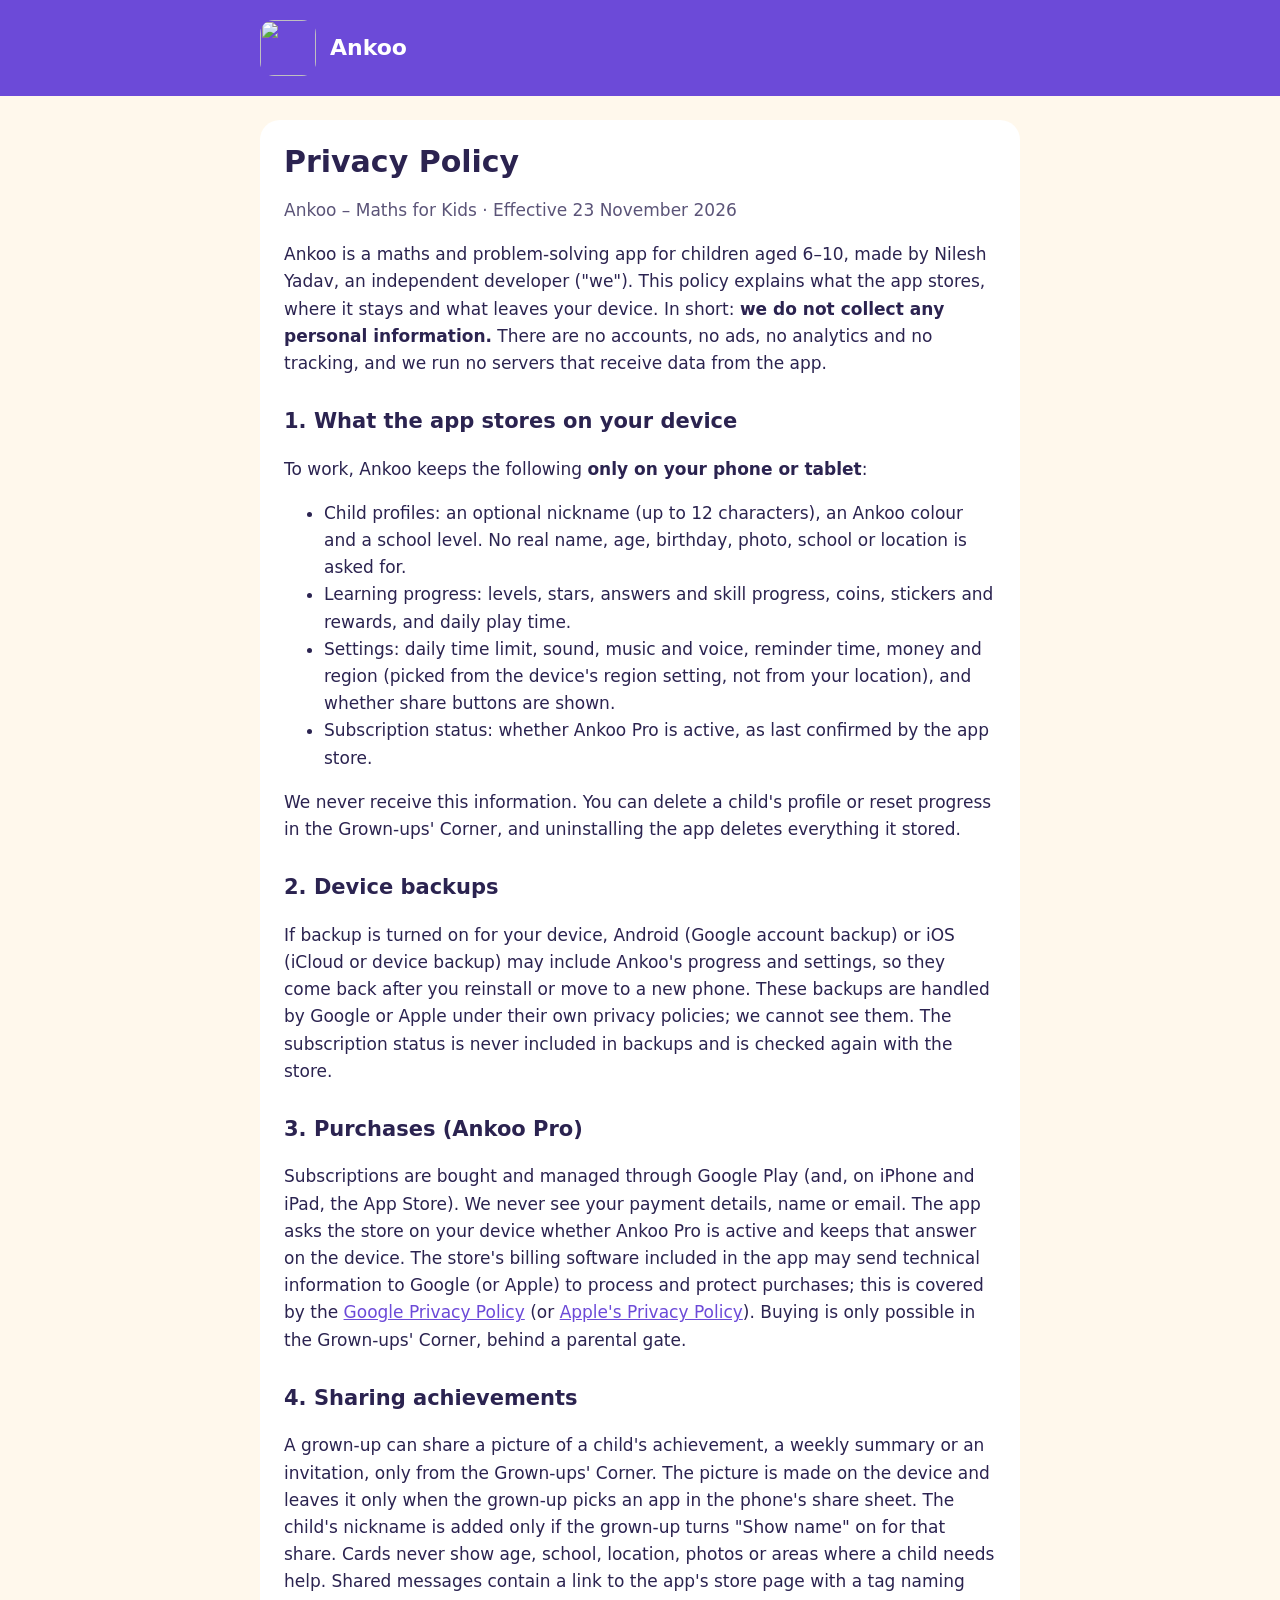
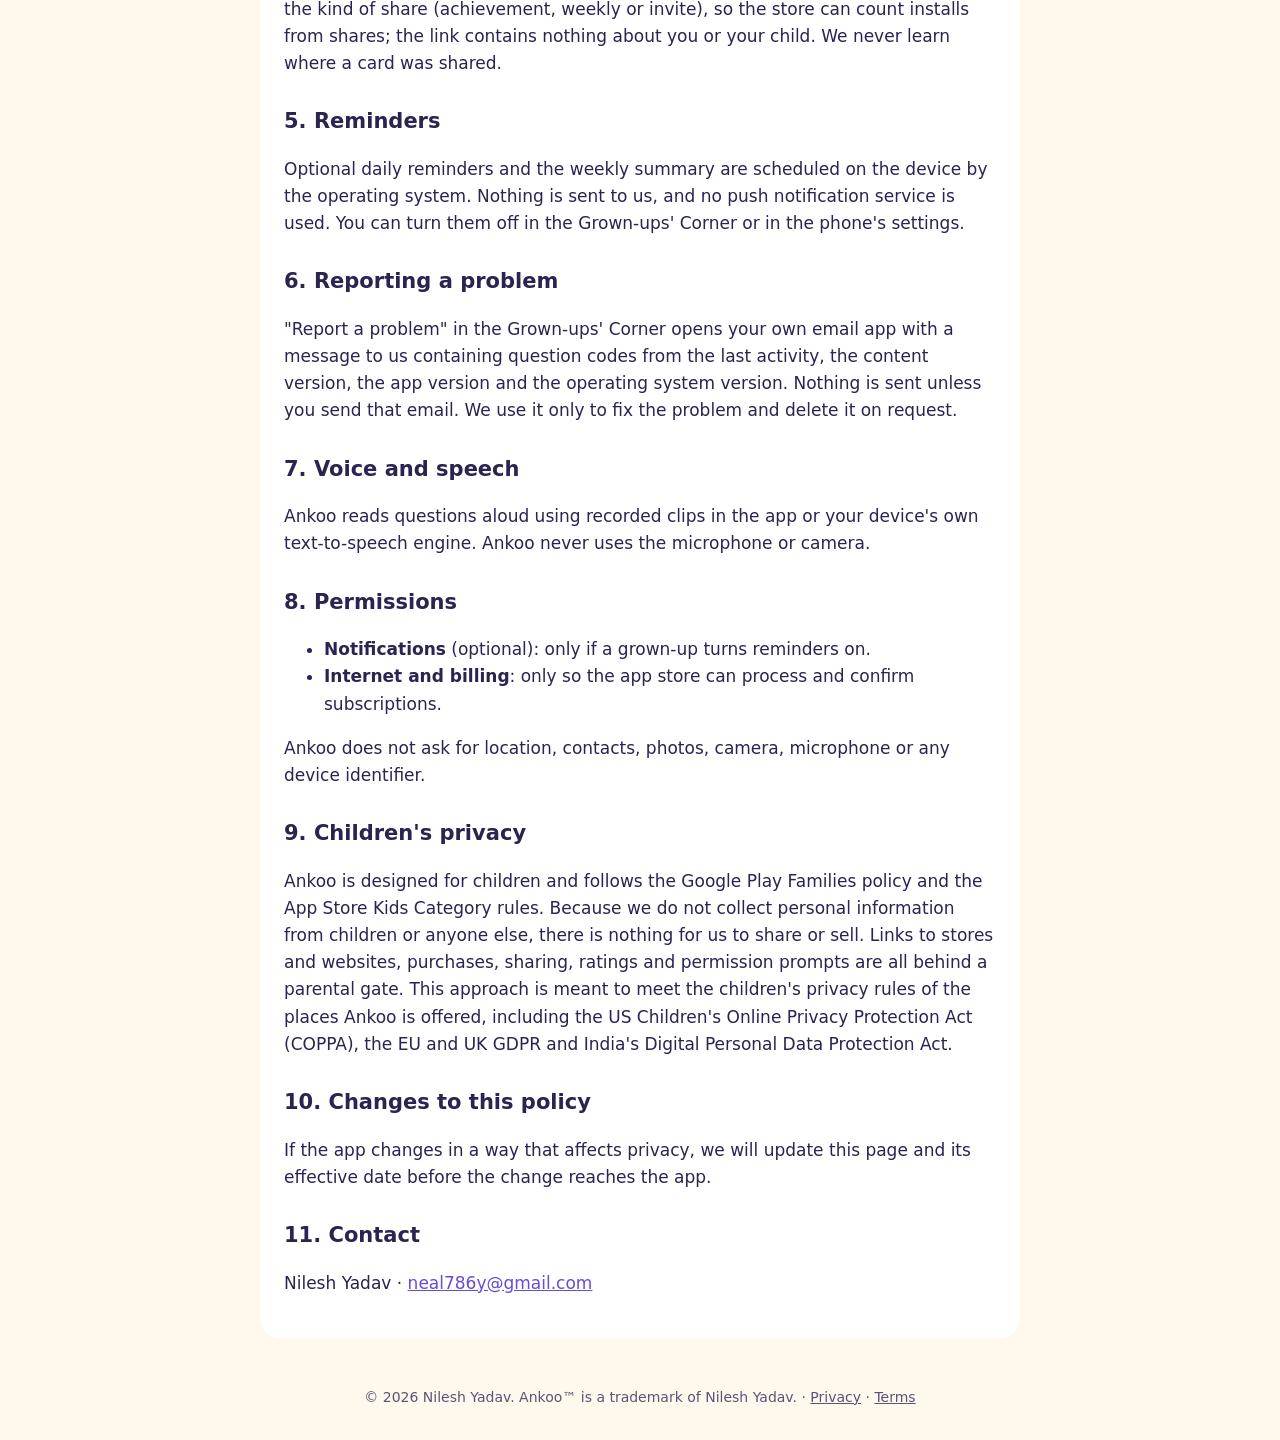
==== privacy.html @ 7ae76b33 "Ankoo website: landing page, privacy policy, terms of use Co-Authored-By: Claude Opus 5.5 <noreply@a" ====
<!doctype html>
<html lang="en">
<head>
<meta charset="utf-8">
<meta name="viewport" content="width=device-width, initial-scale=1">
<title>Privacy Policy · Ankoo</title>
<meta name="description" content="Privacy policy of Ankoo – Maths for Kids: no accounts, no ads, no tracking; everything stays on your device.">
<link rel="icon" href="icon.png">
<link rel="stylesheet" href="style.css">
</head>
<body>
<header><div class="wrap"><img src="icon.png" alt=""><a href="./">Ankoo</a></div></header>
<main><div class="wrap">
<h1>Privacy Policy</h1>
<p class="soft">Ankoo – Maths for Kids · Effective 23 November 2026</p>

<p>Ankoo is a maths and problem-solving app for children aged 6–10, made by Nilesh Yadav, an independent developer ("we"). This policy explains what the app stores, where it stays and what leaves your device. In short: <strong>we do not collect any personal information.</strong> There are no accounts, no ads, no analytics and no tracking, and we run no servers that receive data from the app.</p>

<h2>1. What the app stores on your device</h2>
<p>To work, Ankoo keeps the following <strong>only on your phone or tablet</strong>:</p>
<ul>
<li>Child profiles: an optional nickname (up to 12 characters), an Ankoo colour and a school level. No real name, age, birthday, photo, school or location is asked for.</li>
<li>Learning progress: levels, stars, answers and skill progress, coins, stickers and rewards, and daily play time.</li>
<li>Settings: daily time limit, sound, music and voice, reminder time, money and region (picked from the device's region setting, not from your location), and whether share buttons are shown.</li>
<li>Subscription status: whether Ankoo Pro is active, as last confirmed by the app store.</li>
</ul>
<p>We never receive this information. You can delete a child's profile or reset progress in the Grown-ups' Corner, and uninstalling the app deletes everything it stored.</p>

<h2>2. Device backups</h2>
<p>If backup is turned on for your device, Android (Google account backup) or iOS (iCloud or device backup) may include Ankoo's progress and settings, so they come back after you reinstall or move to a new phone. These backups are handled by Google or Apple under their own privacy policies; we cannot see them. The subscription status is never included in backups and is checked again with the store.</p>

<h2>3. Purchases (Ankoo Pro)</h2>
<p>Subscriptions are bought and managed through Google Play (and, on iPhone and iPad, the App Store). We never see your payment details, name or email. The app asks the store on your device whether Ankoo Pro is active and keeps that answer on the device. The store's billing software included in the app may send technical information to Google (or Apple) to process and protect purchases; this is covered by the <a href="https://policies.google.com/privacy">Google Privacy Policy</a> (or <a href="https://www.apple.com/legal/privacy/">Apple's Privacy Policy</a>). Buying is only possible in the Grown-ups' Corner, behind a parental gate.</p>

<h2>4. Sharing achievements</h2>
<p>A grown-up can share a picture of a child's achievement, a weekly summary or an invitation, only from the Grown-ups' Corner. The picture is made on the device and leaves it only when the grown-up picks an app in the phone's share sheet. The child's nickname is added only if the grown-up turns "Show name" on for that share. Cards never show age, school, location, photos or areas where a child needs help. Shared messages contain a link to the app's store page with a tag naming the kind of share (achievement, weekly or invite), so the store can count installs from shares; the link contains nothing about you or your child. We never learn where a card was shared.</p>

<h2>5. Reminders</h2>
<p>Optional daily reminders and the weekly summary are scheduled on the device by the operating system. Nothing is sent to us, and no push notification service is used. You can turn them off in the Grown-ups' Corner or in the phone's settings.</p>

<h2>6. Reporting a problem</h2>
<p>"Report a problem" in the Grown-ups' Corner opens your own email app with a message to us containing question codes from the last activity, the content version, the app version and the operating system version. Nothing is sent unless you send that email. We use it only to fix the problem and delete it on request.</p>

<h2>7. Voice and speech</h2>
<p>Ankoo reads questions aloud using recorded clips in the app or your device's own text-to-speech engine. Ankoo never uses the microphone or camera.</p>

<h2>8. Permissions</h2>
<ul>
<li><strong>Notifications</strong> (optional): only if a grown-up turns reminders on.</li>
<li><strong>Internet and billing</strong>: only so the app store can process and confirm subscriptions.</li>
</ul>
<p>Ankoo does not ask for location, contacts, photos, camera, microphone or any device identifier.</p>

<h2>9. Children's privacy</h2>
<p>Ankoo is designed for children and follows the Google Play Families policy and the App Store Kids Category rules. Because we do not collect personal information from children or anyone else, there is nothing for us to share or sell. Links to stores and websites, purchases, sharing, ratings and permission prompts are all behind a parental gate. This approach is meant to meet the children's privacy rules of the places Ankoo is offered, including the US Children's Online Privacy Protection Act (COPPA), the EU and UK GDPR and India's Digital Personal Data Protection Act.</p>

<h2>10. Changes to this policy</h2>
<p>If the app changes in a way that affects privacy, we will update this page and its effective date before the change reaches the app.</p>

<h2>11. Contact</h2>
<p>Nilesh Yadav · <a href="mailto:neal786y@gmail.com">neal786y@gmail.com</a></p>
</div></main>
<footer>© 2026 Nilesh Yadav. Ankoo™ is a trademark of Nilesh Yadav. · <a href="privacy.html">Privacy</a> · <a href="terms.html">Terms</a></footer>
</body>
</html>
---- style.css ----
:root { --grape:#6C4AD8; --ink:#2B2350; --soft:#5B5478; --cream:#FFF8EC; --sun:#FFC233; --card:#FFFFFF; }
@media (prefers-color-scheme: dark) {
  :root { --ink:#F3EEFF; --soft:#C9C2E6; --cream:#1C1733; --card:#28214A; --grape:#9C84F0; }
}
* { box-sizing: border-box; }
body { margin:0; background:var(--cream); color:var(--ink); font:17px/1.6 "Baloo 2", system-ui, -apple-system, "Segoe UI", Roboto, sans-serif; }
header { background:#6C4AD8; color:#fff; padding:20px 16px; }
header .wrap { display:flex; align-items:center; gap:14px; }
header img { width:56px; height:56px; border-radius:14px; }
header a { color:#fff; text-decoration:none; font-weight:800; font-size:22px; }
.wrap { max-width:760px; margin:0 auto; }
main { padding:24px 16px 48px; }
main .wrap { background:var(--card); border-radius:20px; padding:24px; }
h1 { font-size:30px; line-height:1.2; margin:0 0 8px; }
h2 { font-size:21px; margin:28px 0 6px; }
p, li { color:var(--ink); }
.soft { color:var(--soft); }
a { color:var(--grape); }
nav { margin-top:20px; display:flex; flex-wrap:wrap; gap:12px; }
nav a { background:var(--grape); color:#fff; padding:10px 16px; border-radius:999px; text-decoration:none; font-weight:700; }
footer { text-align:center; padding:0 16px 32px; color:var(--soft); font-size:14px; }
footer a { color:var(--soft); }
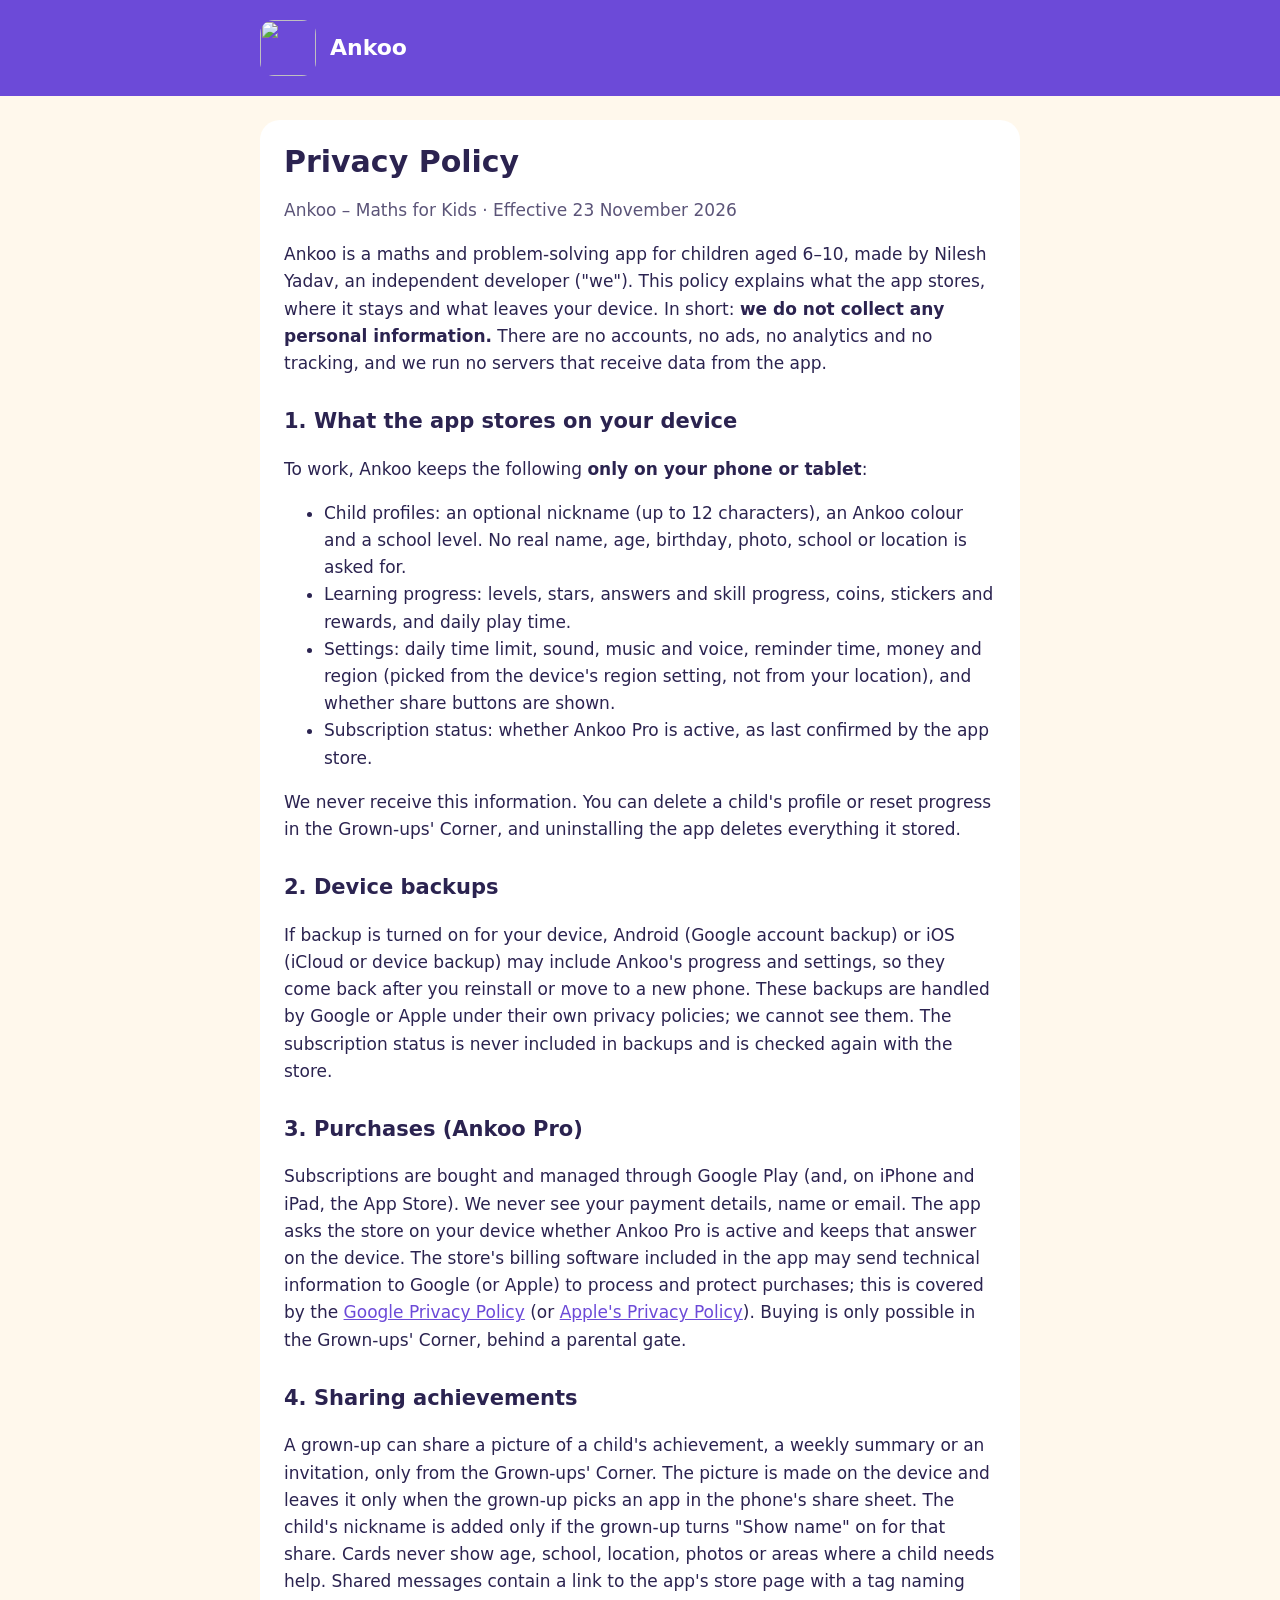
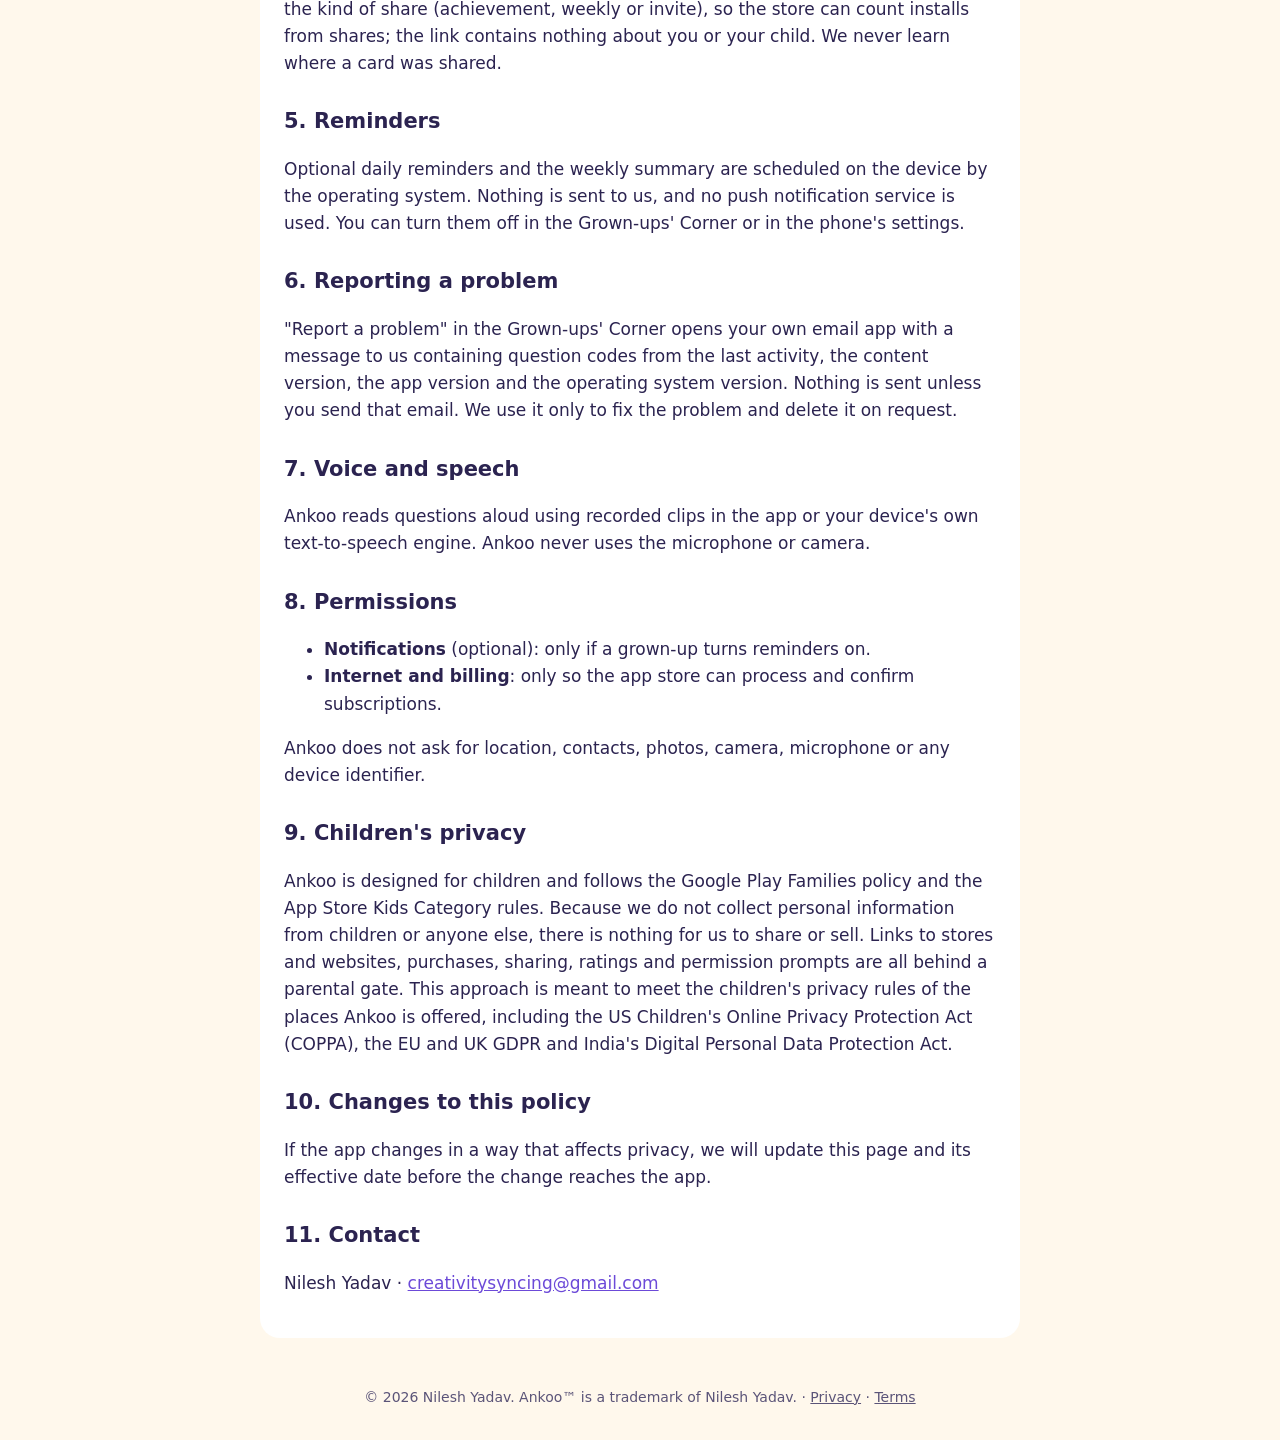
==== commit b3218fc5: "Contact email: creativitysyncing@gmail.com Co-Authored-By: Claude Opus 5.5 <noreply@anthropic.com>" ====
--- a/privacy.html
+++ b/privacy.html
@@ -58,7 +58,7 @@
 <p>If the app changes in a way that affects privacy, we will update this page and its effective date before the change reaches the app.</p>
 
 <h2>11. Contact</h2>
-<p>Nilesh Yadav · <a href="mailto:neal786y@gmail.com">neal786y@gmail.com</a></p>
+<p>Nilesh Yadav · <a href="mailto:creativitysyncing@gmail.com">creativitysyncing@gmail.com</a></p>
 </div></main>
 <footer>© 2026 Nilesh Yadav. Ankoo™ is a trademark of Nilesh Yadav. · <a href="privacy.html">Privacy</a> · <a href="terms.html">Terms</a></footer>
 </body>
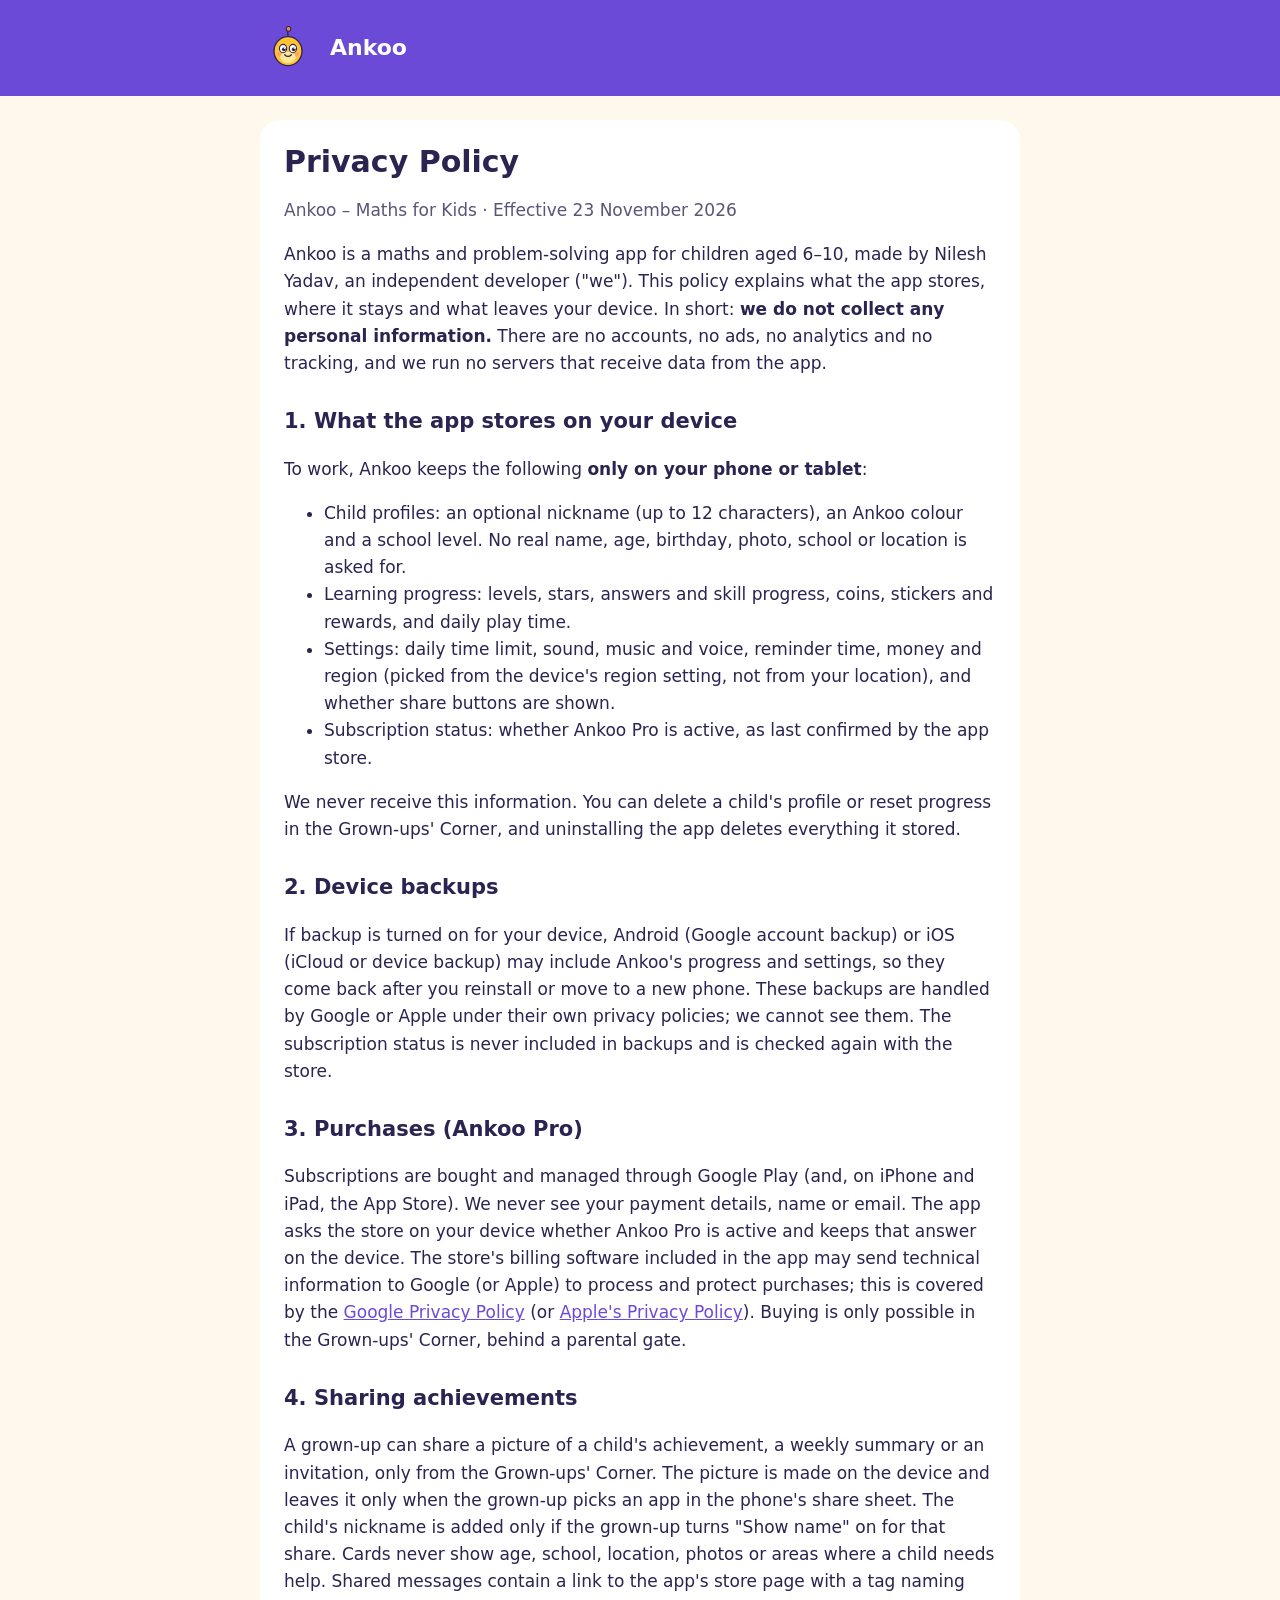
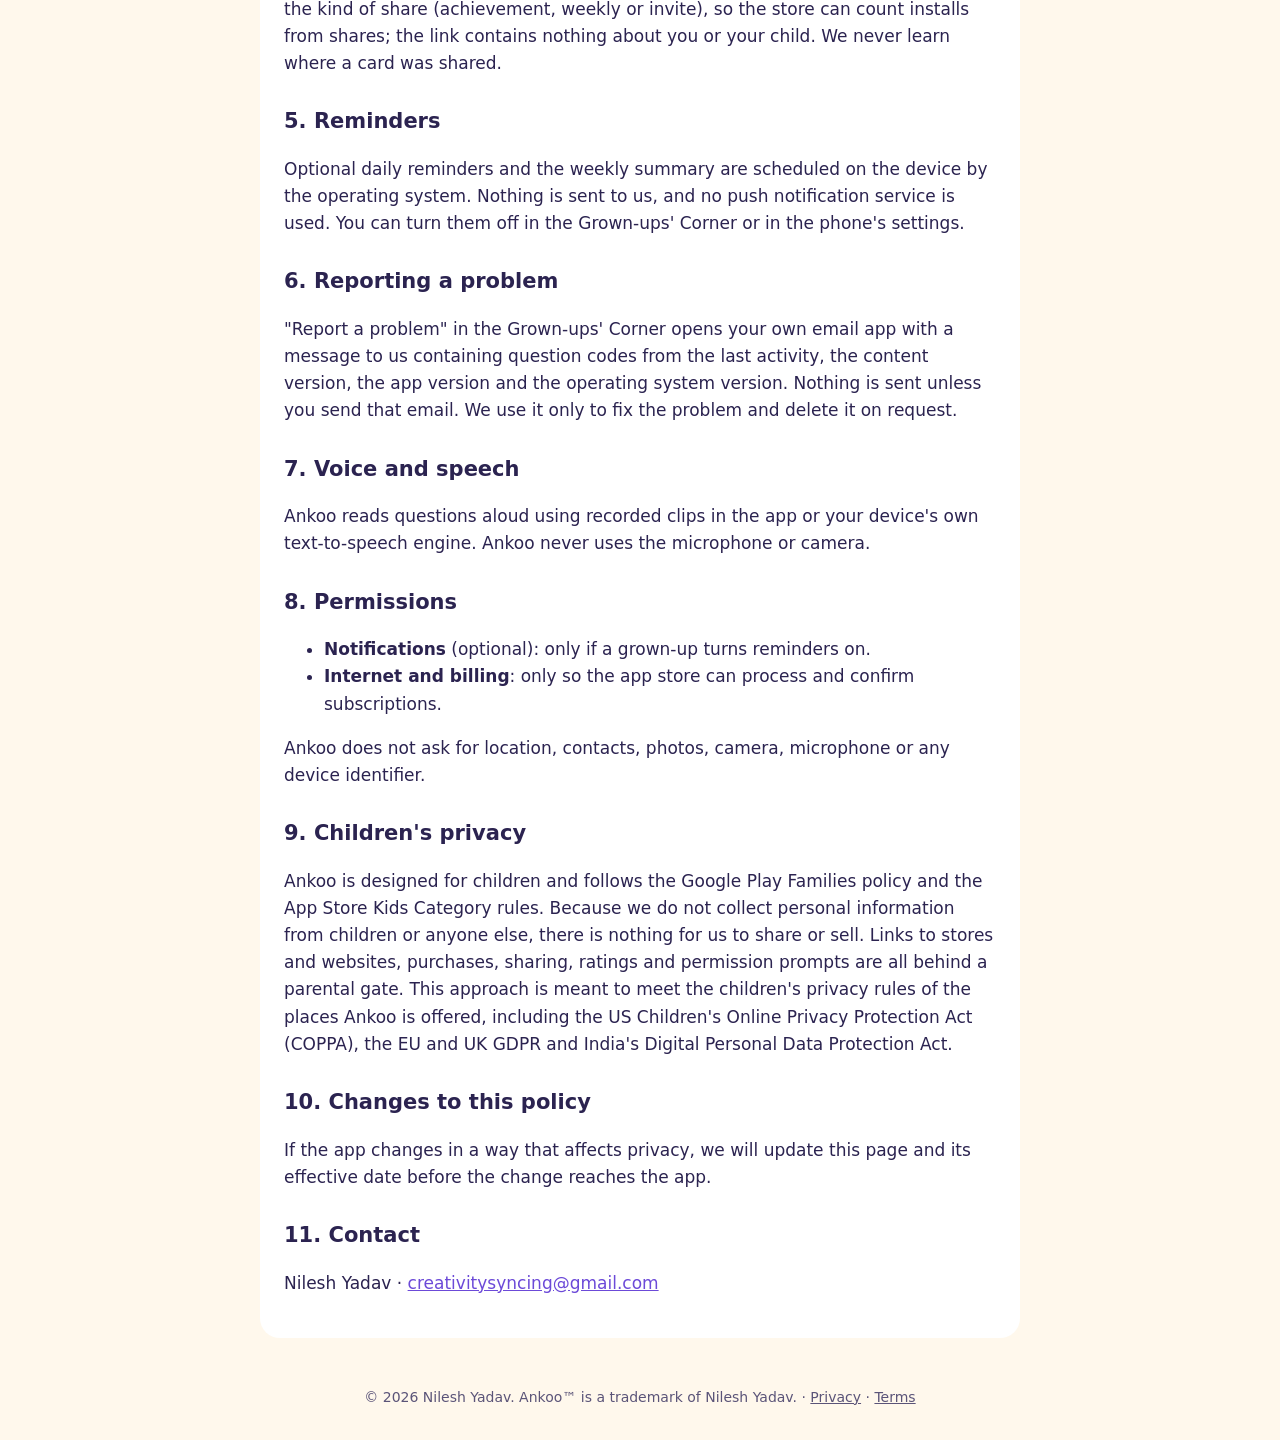
==== commit b81c7d22: "Use the Ankoo app icon from the design (KIcon) instead of the Android template Co-Authored-By: Claud" ====
--- a/privacy.html
+++ b/privacy.html
@@ -5,11 +5,11 @@
 <meta name="viewport" content="width=device-width, initial-scale=1">
 <title>Privacy Policy · Ankoo</title>
 <meta name="description" content="Privacy policy of Ankoo – Maths for Kids: no accounts, no ads, no tracking; everything stays on your device.">
-<link rel="icon" href="icon.png">
+<link rel="icon" href="icon.svg" type="image/svg+xml">
 <link rel="stylesheet" href="style.css">
 </head>
 <body>
-<header><div class="wrap"><img src="icon.png" alt=""><a href="./">Ankoo</a></div></header>
+<header><div class="wrap"><img src="icon.svg" alt=""><a href="./">Ankoo</a></div></header>
 <main><div class="wrap">
 <h1>Privacy Policy</h1>
 <p class="soft">Ankoo – Maths for Kids · Effective 23 November 2026</p>
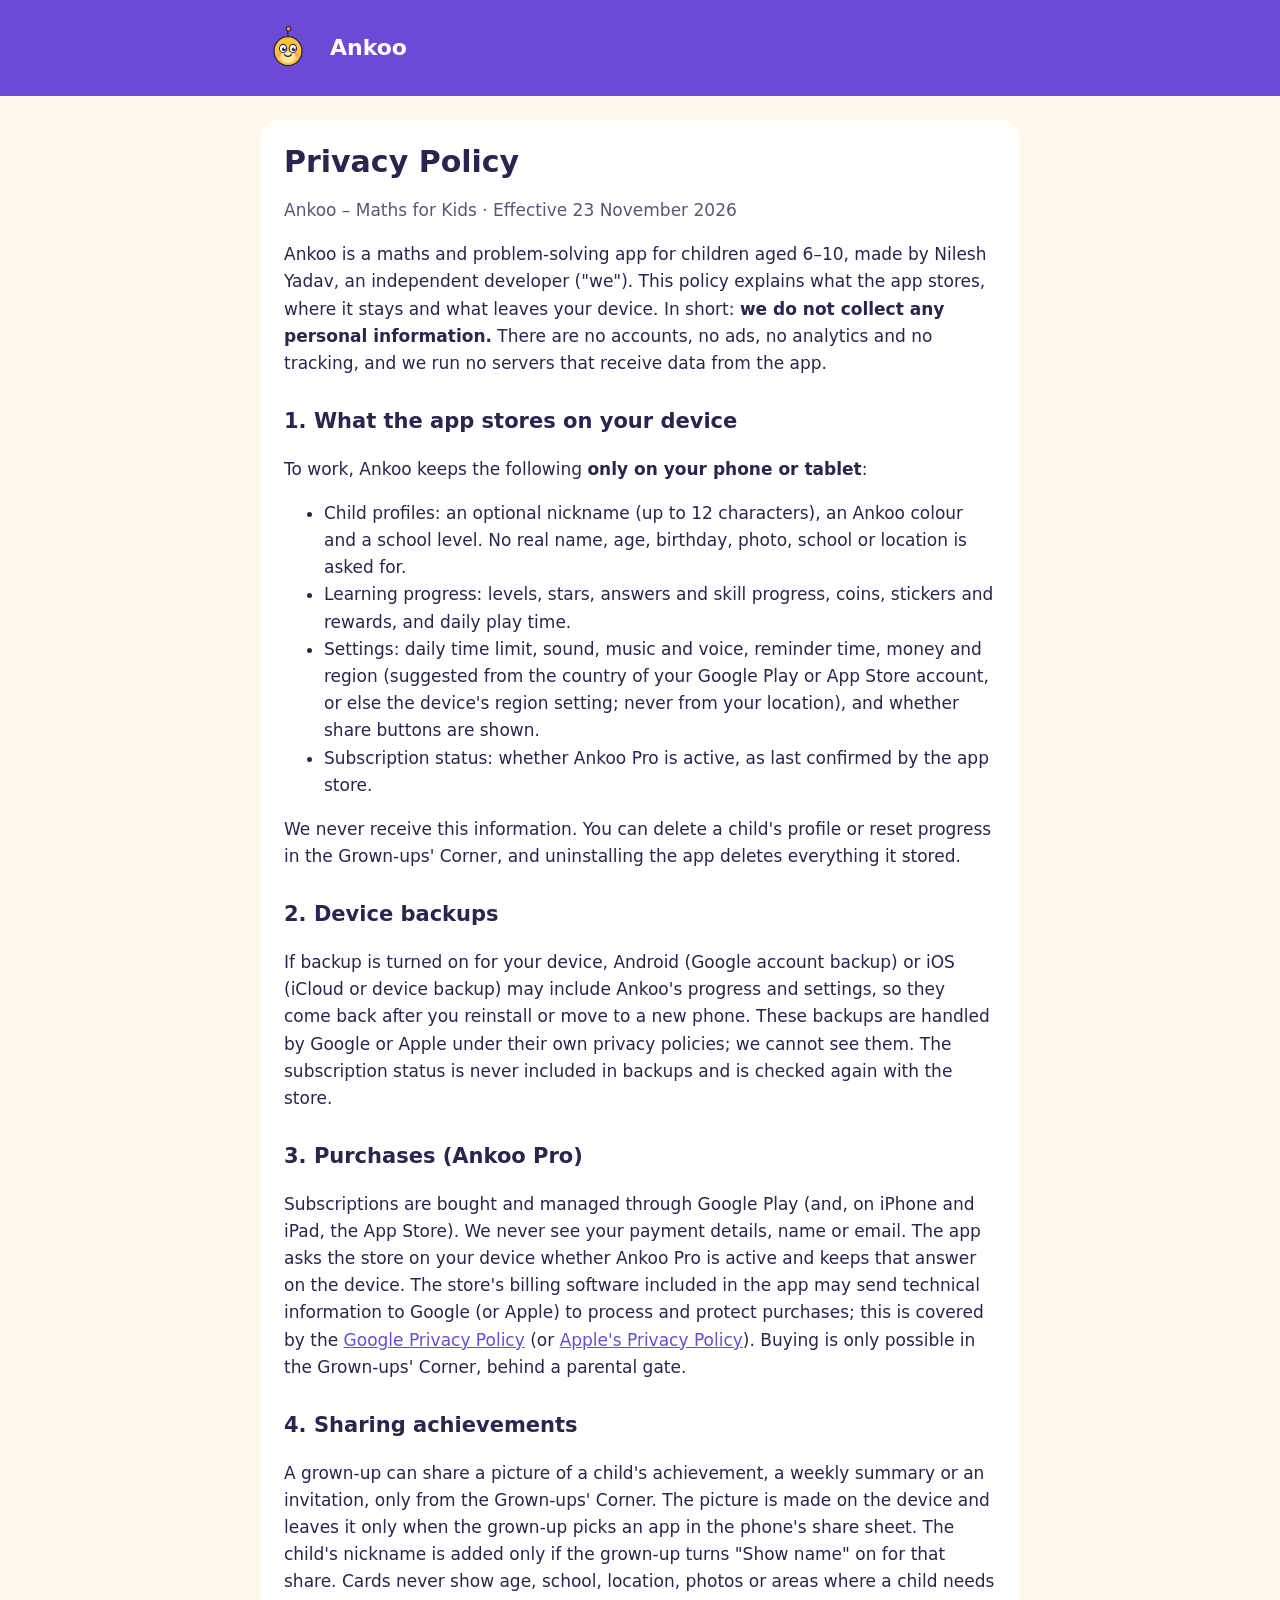
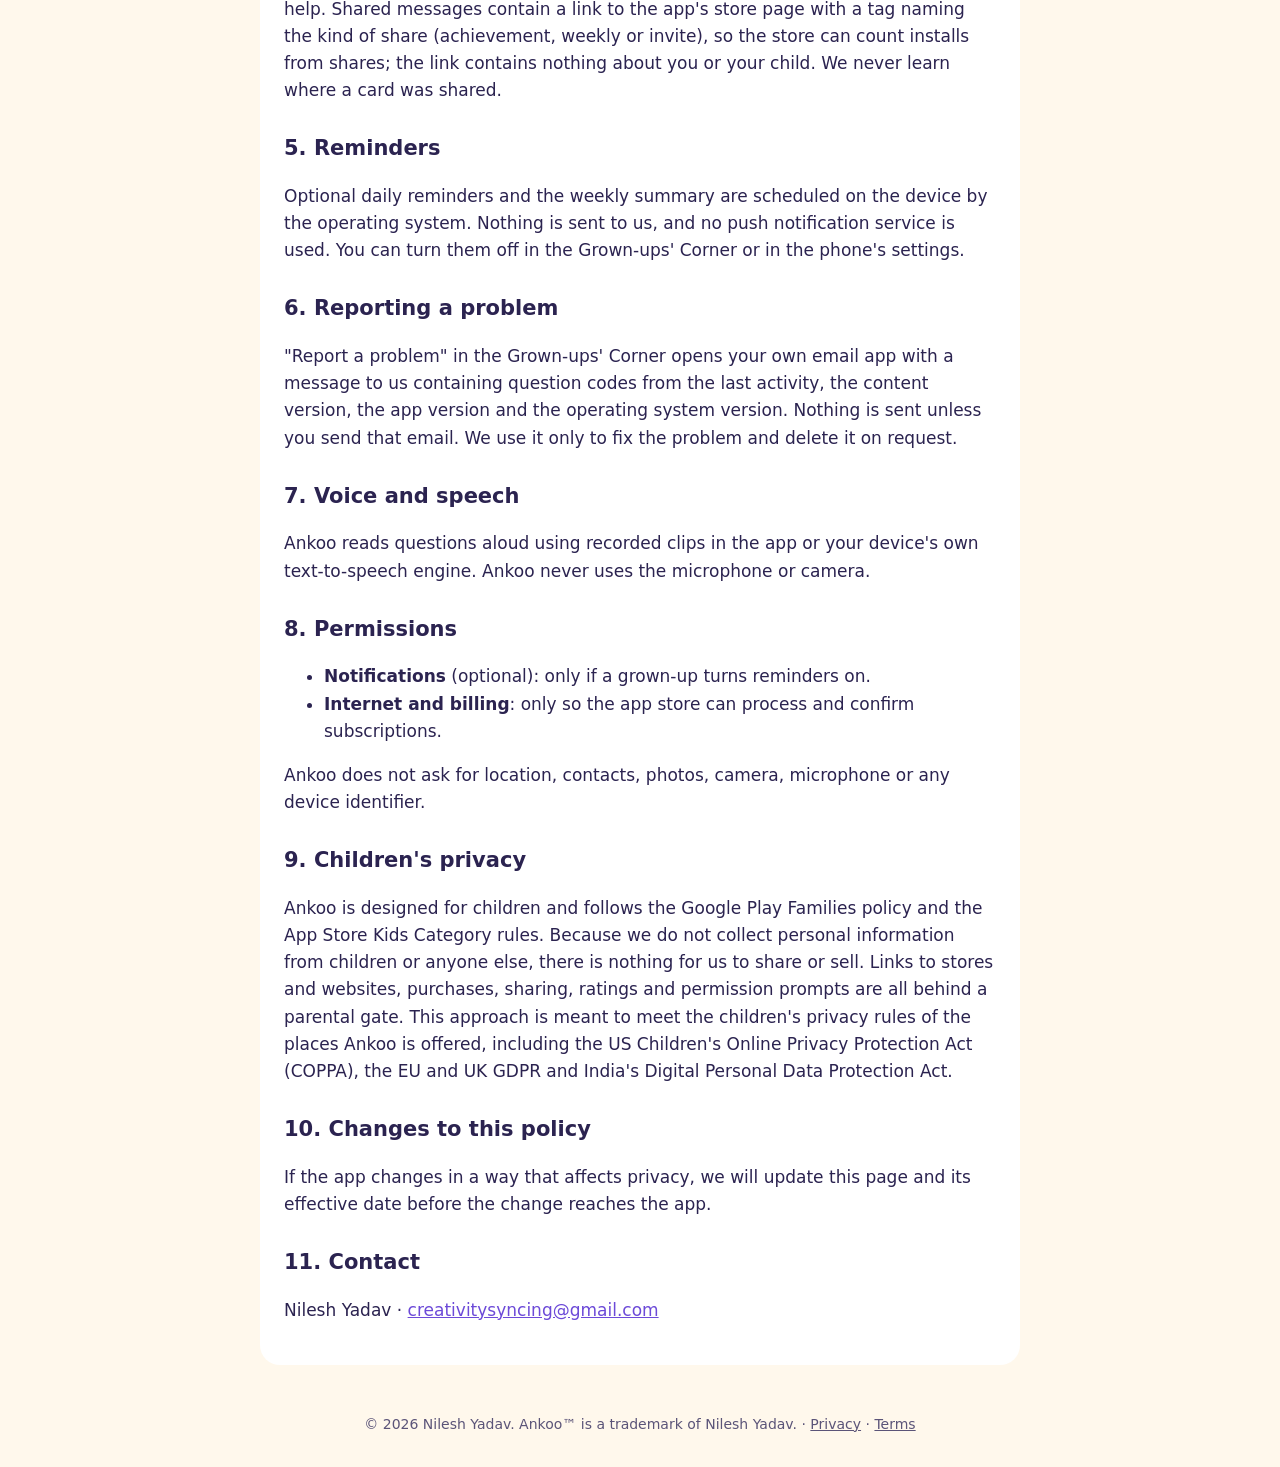
==== commit bc5eb3ce: "Privacy: money region is suggested from the store country or the device region Co-Authored-By: Claud" ====
--- a/privacy.html
+++ b/privacy.html
@@ -21,7 +21,7 @@
 <ul>
 <li>Child profiles: an optional nickname (up to 12 characters), an Ankoo colour and a school level. No real name, age, birthday, photo, school or location is asked for.</li>
 <li>Learning progress: levels, stars, answers and skill progress, coins, stickers and rewards, and daily play time.</li>
-<li>Settings: daily time limit, sound, music and voice, reminder time, money and region (picked from the device's region setting, not from your location), and whether share buttons are shown.</li>
+<li>Settings: daily time limit, sound, music and voice, reminder time, money and region (suggested from the country of your Google Play or App Store account, or else the device's region setting; never from your location), and whether share buttons are shown.</li>
 <li>Subscription status: whether Ankoo Pro is active, as last confirmed by the app store.</li>
 </ul>
 <p>We never receive this information. You can delete a child's profile or reset progress in the Grown-ups' Corner, and uninstalling the app deletes everything it stored.</p>
